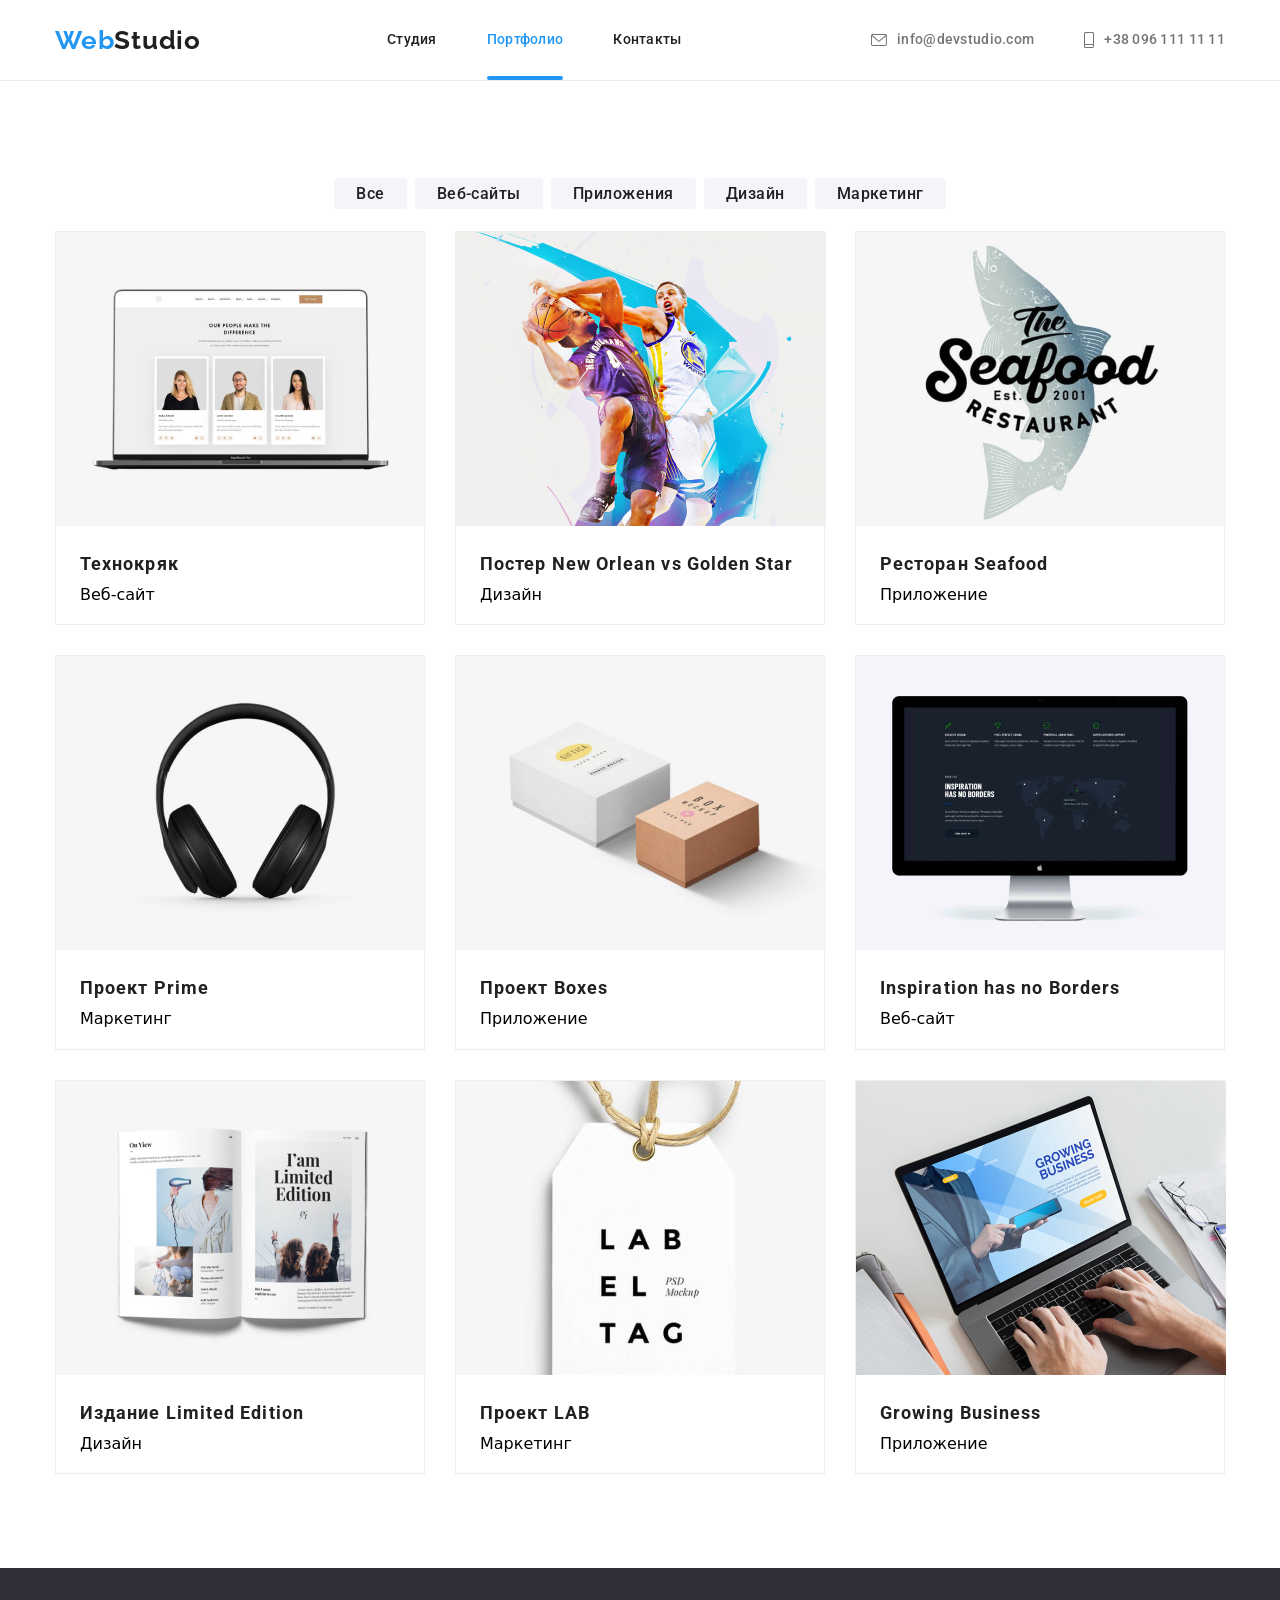
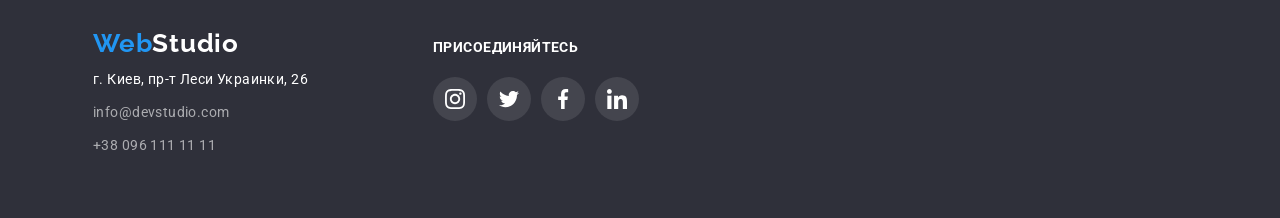
==== portfolio.html @ 9d1ad833 "Add files" ====
<!DOCTYPE html>
<html lang="ru">
<head>
    <meta charset="UTF-8">
    <meta name="viewport" content="width=device-width, initial-scale=1.0">
    <title>Portfolio</title>
    <link href="https://fonts.googleapis.com/css2?family=Raleway:wght@700&family=Roboto:wght@400;500;700;900&display=swap" rel="stylesheet"/>
    <link href="https://cdnjs.cloudflare.com/ajax/libs/modern-normalize/1.0.0/modern-normalize.min.css" rel="stylesheet"/>
    <link href="./css/styles.css" rel="stylesheet"/>
</head>
<body>
    <!-- Шапка сайта (Верхняя линяя) -->
    <header class="header">
        <div class="container header-container">
        <!-- Главный блок навигации -->
        <nav class="site-nav">
            <a href="./index.html" lang="en" class="logo">
                Web<span class="logo-text-header">Studio</span>
            </a>

            <ul class="site-nav-list">
                <li class="site-nav-item">
                    <a href="./index.html" class="link">Студия</a>
                </li>
                <li class="site-nav-item">
                    <a href="./portfolio.html" class="link current">Портфолио</a>
                </li>
                <li class="site-nav-item">
                    <a href="" class="link">Контакты</a>
                </li>
            </ul>
        </nav>
        <!-- Контакты -->
        <div class="contacts">
            <ul class="contacts-list">
                <li class="contacts-list-item">
                    <a href="mailto:info@devstudio.com" class="contacts-list-link">
                        <svg class="envelope">
                            <use href="./images/svg/sprite.svg#icon-envelope">

                            </use>
                        </svg>
                        info@devstudio.com
                    </a>
                </li>
                <li class="contacts-list-item">
                    <a href="tel:+380961111111" class="contacts-list-link">
                        <svg class="mobile">
                            <use href="./images/svg/sprite.svg#icon-mobile">

                            </use>
                        </svg>
                        +38 096 111 11 11
                    </a>
                </li>
            </ul>
        </div>
        </div>
    </header>
    <!-- Основной блок Портфолио -->
    <main>
            <!-- заголовок скроем с помощью css, но секция должна быть озаглавлена -->
        <h1 class="visually-hidden">Портфолио</h1>
        <!-- Список кнопок или ссылок, в зависимости от цели, к кнопкам нужен функционал, можно описать ссылками-->
        <!-- <ul>
            <li>
                <button type="button">Все</button>
            </li>
            <li>
                <button type="button">Веб-сайты</button>
            </li>
            <li>
                <button type="button">Приложения</button>
            </li>
            <li>
                <button type="button">Дизайн</button>
            </li>
            <li>
                <button type="button">Маркетинг</button>
            </li>
        </ul> -->
            <ul class="filter-list">
                <li class="filter-list-item">
                    <a href="" class="filter-list-link">Все</a>
                </li>
                <li class="filter-list-item">
                    <a href="" class="filter-list-link">Веб-сайты</a>
                </li>
                <li class="filter-list-item">
                    <a href="" class="filter-list-link">Приложения</a>
                </li>
                <li class="filter-list-item">
                    <a href="" class="filter-list-link">Дизайн</a>
                </li>
                <li class="filter-list-item">
                    <a href="" class="filter-list-link">Маркетинг</a>
                </li>
            </ul>
        <div class="examples-portfolio container">
            <ul class="examples-list">
                <li class="examples-list-item">
                    <img src="./images/portfolio/img1.jpg" alt="Сайт Технокряк" width="370" height="294">
                    <h2 class="example-head">Технокряк</h2>
                    <p class="example-text">Веб-сайт</p>
                    <p class="examples-overlay">Технокряк это современная площадка распространения коронавируса. Компании используют эту платформу для цифрового шпионажа и атак на защищённые сервера конкурентов.</p>
                </li>
                <li class="examples-list-item">
                    <img src="./images/portfolio/img2.jpg" alt="Постер с баскетболистами" width="370" height="294">
                    <h2 class="example-head">Постер New Orlean vs Golden Star</h2>
                    <p class="example-text">Дизайн</p>
                </li>
                <li class="examples-list-item">
                    <img src="./images/portfolio/img3.jpg" alt="Ресторан Seafood" width="370" height="294">
                    <h2 class="example-head">Ресторан Seafood</h2>
                    <p class="example-text">Приложение</p>
                </li>
                <li class="examples-list-item">
                    <img src="./images/portfolio/img4.jpg" alt="Студийные наушники" width="370" height="294">
                    <h2 class="example-head">Проект Prime</h2>
                    <p class="example-text">Маркетинг</p>
                </li>
                <li class="examples-list-item">
                    <img src="./images/portfolio/img5.jpg" alt="Две коробки" width="370" height="294">
                    <h2 class="example-head">Проект Boxes</h2>
                    <p class="example-text">Приложение</p>
                </li>
                <li class="examples-list-item">
                    <img src="./images/portfolio/img6.jpg" alt="Веб-сайт" width="370" height="294">
                    <h2 class="example-head" lang="en">Inspiration has no Borders</h2>
                    <p class="example-text">Веб-сайт</p>
                </li>
                <li class="examples-list-item">
                    <img src="./images/portfolio/img7.jpg" alt="Журнал" width="370" height="294">
                    <h2 class="example-head" lang="en">Издание Limited Edition</h2>
                    <p class="example-text">Дизайн</p>
                </li>
                <li class="examples-list-item">
                    <img src="./images/portfolio/img8.jpg" alt="Бирка" width="370" height="294">
                    <h2 class="example-head" lang="en">Проект LAB</h2>
                    <p class="example-text">Маркетинг</p>
                </li>
                <li class="examples-list-item">
                    <img src="./images/portfolio/img9.jpg" alt="Ноутбук с открытым приложением" width="370" height="294">
                    <h2 class="example-head" lang="en">Growing Business</h2>
                    <p class="example-text">Приложение</p>
                </li>
            </ul>
        </div>
            
        
    </main>
    <!-- Подвал -->
    <footer class="footer">
        <div class="address-container container">
            <a href="./index.html" lang="en" class="logo">
                Web<span class="logo-text-footer">Studio</span>
            </a>
            <address class="address">
                <ul class="address-list">
                    <li class="address-item">
                        <a href="https://goo.gl/maps/i8ScQQsGPe5ENQTx6" class="map">г. Киев, пр-т Леси Украинки, 26</a>
                    </li>
                    <li class="address-item">
                        <a href="mailto:info@devstudio.com" class="link">info@devstudio.com</a>
                    </li>
                    <li class="address-item">
                        <a href="tel:+380961111111" class="link">+38 096 111 11 11</a>
                    </li>
                </ul>
            </address>
        </div>
        <div class="social-links-container">
            <b>присоединяйтесь</b>
            <ul class="social-list-footer">
                <li class="social-list-item-footer">
                    <a class="social-link-footer" href="https://www.instagram.com/" aria-label="ссылка на Instagram">
                    <svg class="social-svg-footer">
                        <use href="./images/svg/sprite.svg#icon-instagram"></use>
                    </svg>
                    </a>
                </li>
                <li class="social-list-item-footer">
                    <a class="social-link-footer" href="https://twitter.com/?lang=ru" aria-label="ссылка на Twitter">
                    <svg class="social-svg-footer">
                        <use href="./images/svg/sprite.svg#icon-twitter"></use>
                    </svg>
                    </a>
                </li>
                <li class="social-list-item-footer">
                    <a class="social-link-footer" href="https://www.facebook.com/" aria-label="ссылка на Facebook">
                    <svg class="social-svg-footer">
                        <use href="./images/svg/sprite.svg#icon-facebook"></use>
                    </svg>
                    </a>
                </li>
                <li class="social-list-item-footer">
                    <a class="social-link-footer" href="https://www.linkedin.com/" aria-label="ссылка на Linkedin">
                    <svg class="social-svg-footer">
                        <use href="./images/svg/sprite.svg#icon-linkedin"></use>
                    </svg>
                    </a>
                </li>
            </ul>
        </div>
</footer>
</body>
</html>
---- css/styles.css ----
html {
    box-sizing: border-box;
}

*,
*::before,
*::after {
  box-sizing: inherit;
  margin: 0;
  padding: 0;
  outline: 0px;
}

/* ===== Выделим палитру цветов макета ===== */
/* цвет фона шапки #FFFFFF 
цвет фона блоков Герой и Подвал #2F303A 
основной цвет фона #E5E5E5
вторичный цвет фона #F5F4FA 
основной цвет текста #212121 
вторичный цвет текста #757575
цвет акцента #2196F3 */

/* ===== оформление index.html ===== */

:root {
    --accent-color: #2196F3;
    --hero-footer-background-color: #2F303A;
    --primary-text-color: #212121;
    --secondary-text-color: #757575;
    --primary-font-color: #E5E5E5;
    --secondary-font-color: #F5F4FA;
}


.container {
    width: 1200px;
    padding-left: 15px;
    padding-right: 15px;
    margin: 0 auto;
  }

  img {
    display: block;
}

/* ===== Header ===== */

.header {
    display: flex;
    width: 100%;
    border-bottom: 1px solid #ECECEC;
}

.header-container {
    display: flex;
    align-items: center;
}

.site-nav {
    display: flex;
    align-items: center;
}

.site-nav .logo {
    font-family: Raleway, sans-serif;
    font-style: normal;
    font-weight: 700;
    font-size: 26px;
    line-height: 1.19;
    letter-spacing: 0.03em;
    color: var(--accent-color);
}

.logo-text-header {
    color: var(--primary-text-color);
}

.logo:focus {
    color: #212121;
}

.site-nav-list .link {
    display: block;
    padding-top: 32px;
    padding-bottom: 32px;
    text-align: center;
}

.site-nav-list {
    display: flex;
    margin-left: 93px;
    margin-right: auto;
}

.site-nav-item:not(:last-child) {
    margin-right: 50px;
}

.contacts-list li {
    padding-top: 32px;
    padding-bottom: 32px;
    
}

.contacts-list {
    display: flex;
    align-items: center;
}

.contacts-list li + li {
    margin-left: 50px;
}

.contacts {
    display: flex;
    margin-left: auto;
}
/* убираем точки со списков, можно это сделать через селектор тега ul, а можно всем спискам обьявить class="list"(просто подсказка на будущее) */
ul {
    list-style: none;
    padding: 0px;
    margin: 0px;
}

/* убираем нижние подчеркивание ссылок и  */
a {
    text-decoration: none;
}

/* сменим цвет посещенных ссылок */
a:visited {
    color: #212121;
}

.site-nav-list .link {
    font-family: Roboto, sans-serif;
    font-style: normal;
    font-weight: 500;
    font-size: 14px;
    line-height: 1.14;
    letter-spacing: 0.02em;
    color: #212121;
}

.site-nav-list .link:hover,
.site-nav-list .link:focus {
    color: var(--accent-color);
}

.site-nav-list .link.current {
    color: var(--accent-color);
}

.site-nav-item {
    position: relative;
}

.site-nav-list .current::after {
    content: "";
    width: 100%;
    height: 4px;
    background-color: var(--accent-color);
    display: block;
    border-radius: 2px;
    position: absolute;
    bottom: 28px;
    top: 76px;
}

.contacts-list-link {
    display: flex;
    align-items: center;
    font-family: Roboto, sans-serif;
    font-style: normal;
    font-weight: 500;
    font-size: 14px;
    line-height: 1.14;
    letter-spacing: 0.02em;
    color: #757575;

}

.contacts-list-item {
    align-items: center;
}

.envelope {
    width: 16px;
    height: 12px;
    margin-right: 10px;
}

.mobile {
    width: 10px;
    height: 16px;
    margin-right: 10px;
}

.contacts-list-link:hover,
.contacts-list-link:focus {
    color: var(--accent-color);
}

.envelope {
    fill: #757575;
}

.contacts-list-link:hover .envelope,
.contacts-list-link:focus .envelope {
    fill: var(--accent-color);
}

.mobile {
    fill: #757575;
}

.contacts-list-link:hover .mobile,
.contacts-list-link:focus .mobile {
    fill: var(--accent-color);
}

/* ===== Герой ===== */

.hero-section {
    /* background-color: var(--hero-footer-background-color); (old one)*/
    background-image: linear-gradient(rgba(47, 48, 58, 0.4), rgba(47, 48, 58, 0.4)), url(../images/background-img.jpg);
    background-size: 100% 100%;
    box-sizing: border-box;
    left: 0px;
    top: 10px;
    padding: 50px 0;
    min-height: 600px;
    display: flex;
    background-repeat: no-repeat;
}

.hero {
    text-align: center;
    width: 696px;
    margin: auto
}


.main-head {
    font-family: Roboto, sans-serif;
    font-style: normal;
    font-weight: 900;
    font-size: 44px;
    line-height: 1.36;
    text-align: center;
    letter-spacing: 0.06em;
    text-transform: uppercase;
    color: #FFFFFF;
}

.button {
    background-color: var(--accent-color);
    font-family: Roboto, sans-serif;
    font-style: normal;
    font-weight: 700;
    font-size: 16px;
    line-height: 1.87;
    color: #FFFFFF;
    border-radius: 4px;
    padding: 10px 32px;
    box-shadow: 0px 4px 4px rgba(0, 0, 0, 0.15);
    width: 200px;
    text-align: center;
    border: 1px solid transparent;
}

/* ===== Особенности ===== */

/* спрячем заголовок */

.visually-hidden {
    position: absolute !important;
    clip: rect(1px 1px 1px 1px); /* IE6, IE7 */
    clip: rect(1px, 1px, 1px, 1px);
    padding:0 !important;
    border:0 !important;
    height: 1px !important; 
    width: 1px !important; 
    overflow: hidden;
}

.features {
    padding-top: 94px;
}

.features-list li {
    width: 270px;
}

.features-list li:not(:last-child) {
    margin-right: 30px;
}

.features,
.occupation {
    background-color: var(--primary-font-color);
    font-family: Roboto, sans-serif;
}

.features-list .features-list-head {
    font-style: normal;
    font-weight: 700;
    font-size: 14px;
    line-height: 1.14;
    letter-spacing: 0.03em;
    text-transform: uppercase;
    color: var(--primary-text-color);
}

.features-list .features-list-text {
    font-style: normal;
    font-weight: 400;
    font-size: 14px;
    line-height: 1.7;
    letter-spacing: 0.03em;
    color: var(--secondary-text-color);
}

.features-list {
    display: flex;
}

h2 {
    font-family: Roboto, sans-serif;
    font-style: normal;
    font-weight: 700;
    font-size: 36px;
    line-height: 1.16;
    text-align: center;
    letter-spacing: 0.03em;
    color: var(--primary-text-color);
}

.features-list-head {
    margin-bottom: 10px;
}

.attentiveness .features-list-head::before {
    display: block;
    content: "";
    width: 270px;
    height: 120px;
    background-color: #f5f4fa;
    background-image: url(../images/svg/antenna.svg);
    background-repeat: no-repeat;
    background-position: center;
    margin-bottom: 30px;
    border-radius: 4px;
}

.punctuality .features-list-head::before {
    display: block;
    content: "";
    width: 270px;
    height: 120px;
    background-color: #f5f4fa;
    background-image: url(../images/svg/clock.svg);
    background-repeat: no-repeat;
    background-position: center;
    margin-bottom: 30px;
    border-radius: 4px;
}

.planning .features-list-head::before {
    display: block;
    content: "";
    width: 270px;
    height: 120px;
    background-color: #f5f4fa;
    background-image: url(../images/svg/diagram.svg);
    background-repeat: no-repeat;
    background-position: center;
    margin-bottom: 30px;
    border-radius: 4px;
}

.innovation .features-list-head::before{
    display: block;
    content: "";
    width: 270px;
    height: 120px;
    background-color: #f5f4fa;
    background-image: url(../images/svg/astronaut.svg);
    background-repeat: no-repeat;
    background-position: center;
    margin-bottom: 30px;
    border-radius: 4px;
}

/* ===== Occupation ===== */

.occupation {
    padding-top: 94px;
    padding-bottom: 94px;
}

.occupation-list {
    display: flex;
    padding-top: 50px;
}

.occupation-list-item:not(:last-child) {
    margin-right: 30px;
}

.occupation-list-item h3 {
    font-family: Roboto;
    font-style: normal;
    font-weight: 700;
    font-size: 14px;
    line-height: 16px;
    text-align: center;
    letter-spacing: 0.03em;
    text-transform: uppercase;
    color: #FFFFFF; 
    margin-top: 27px;
}

.occupation-list-item {
    position: relative;
}

.occupation-list-item div {
    position: absolute;
    justify-content: center;
    align-items: center;
    width: 370px;
    height: 70px;
    bottom: 0;
    left: 0%;
    background: rgba(47, 48, 58, 0.8);
}



/* ===== Команда ===== */

.team {
    background-color: var(--secondary-font-color);
    padding-top: 94px;
    padding-bottom: 94px;
}

h3 {
    font-family: Roboto, sans-serif;
    font-style: normal;
    font-weight: 500;
    font-size: 16px;
    line-height: 1.18;
    text-align: center;
    letter-spacing: 0.03em;
    color: var(--primary-text-color);
}

.team-text {
    font-family: Roboto, sans-serif;
    font-style: normal;
    font-weight: 400;
    font-size: 16px;
    line-height: 1.18;
    text-align: center;
    letter-spacing: 0.03em;
    color: var(--secondary-text-color);
    padding-top: 10px;
    background-color: white;
}

.team-list {
    display: flex;
    padding-top: 50px;
}

.team-list-item:not(:last-child) {
    margin-right: 30px;
}

.team-head {
    padding-top: 30px;
    background-color: white;
}

.team-list-item {
    box-shadow: 0px 1px 3px rgba(0, 0, 0, 0.12), 0px 1px 1px rgba(0, 0, 0, 0.14), 0px 2px 1px rgba(0, 0, 0, 0.2);
    border-radius: 0px 0px 4px 4px;
    width: 270px;
}

.social-list {
    display: flex;
    background-color: white;
    justify-content: center;
    align-items: center;
    padding: 0px 32px;
    padding-top: 16px;
    padding-bottom: 30px;
}

.social-list-item:not(:last-child) {
    margin-right: 10px;
}

.social-list-item .social-link {
    display: flex;
    width: 44px;
    height: 44px;
    justify-content: center;
    align-items: center;
}

.social-svg {
    width: 20px;
    height: 20px;
    fill: #AFB1B8;
}
    
.social-link:hover,
.social-link:focus {
    background-color: var(--accent-color);
}

.social-link:hover .social-svg,
.social-link:focus .social-svg {
    fill: white;
}

.social-link {
    border-radius: 50%;
}

/* ===== Наши клиенты ====== */

.clients h2 {
    padding-top: 94px;
}

.clients-list {
    display: flex;
    align-items: center;
    justify-content: center;
    flex-wrap: wrap;
    padding-top: 50px;
    padding-bottom: 94px;
}

.clients-list-item:not(:last-child) {
    margin-right: 30px;
}

.clients-link {
    display: flex;
    justify-content: center;
    align-items: center;
    width: 170px;
    height: 90px;
    border: 1px solid #afb1b8;
    border-radius: 4px;
}

.client-svg {
    fill: #AFB1B8;
}

.clients-link:hover .client-svg,
.clients-link:focus .client-svg {
    fill: var(--accent-color);
}

.clients-link:hover,
.clients-link:focus {
    border-color: var(--accent-color);
}

/* ===== Подвал ===== */

footer{
    display: flex;
    flex-direction: row;
    justify-content: flex-start;
    align-items: baseline;
    flex-wrap: wrap;
    padding-top: 60px;
    padding-bottom: 60px;
    background-color: var(--hero-footer-background-color);
    max-height: 252px;
}

.footer {
    display: flex;
    flex-direction: row;
    justify-content: flex-start;
    align-items: baseline;
    flex-wrap: wrap;
    padding-top: 60px;
    padding-bottom: 60px;
    max-height: 252px;
}

.footer .logo-text-footer {
    color: white;
}

.logo {
    font-family: Raleway, sans-serif;
    font-style: normal;
    font-weight: 700;
    font-size: 26px;
    line-height: 1.19;
    letter-spacing: 0.03em;
    margin-right: 93px;
    display: block;
}

.footer .logo {
    color: var(--accent-color);
}

.address-item .map {
    font-family: Roboto, sans-serif;
    font-style: normal;
    font-weight: 400;
    font-size: 14px;
    line-height: 1.7;
    letter-spacing: 0.03em;
    color: #FFFFFF;
}

.address-item .map:focus {
    color: var(--accent-color);
}

.address-item .link {
    font-family: Roboto, sans-serif;
    font-style: normal;
    font-weight: 400;
    font-size: 14px;
    line-height: 1.7;
    letter-spacing: 0.03em;
    color: rgba(255, 255, 255, 0.6);
}

.address-item .link:focus {
    color: var(--accent-color);
}

.address-container {
    display: flex;
    flex-direction: column;
    flex-wrap: wrap;
    padding: 0;
    margin-left: 93px;
    margin-right: 70px;
    max-width: 270px;
}

.map {
    padding-top: 20px;
}

.address-item {
    padding-top: 9px;
}

.social-link-container {
    display: flex;
    flex-direction: column;
    flex-wrap: wrap;
    margin-left: 30px;
    margin-right: 0;
    padding: 0;
    max-width: 270px;
}

.social-links-container b {
    font-family: Roboto;
    font-style: normal;
    font-weight: bold;
    font-size: 14px;
    line-height: 16px;
    letter-spacing: 0.03em;
    text-transform: uppercase;
    color: #FFFFFF;
}

.social-list-item-footer {
    display: flex;
    width: 44px;
    height: 44px;
    border-radius: 50%;
    background-color: rgba(255, 255, 255, 0.1);
    justify-content: center;
    align-items: center;
}

.social-list-item-footer:not(:last-child) {
    margin-right: 10px;
}

.social-list-footer {
    display: flex;
    padding-top: 20px;
}

.social-svg-footer {
    width: 20px;
    height: 20px;
    fill: white;
}

.social-link-footer {
    border-radius: 50%;
    display: flex;
    width: 44px;
    height: 44px;
    justify-content: center;
    align-items: center;
}

.social-link-footer:hover,
.social-link-footer:focus {
    background-color: var(--accent-color);
}

/* ===== portfolio.html ===== */

.examples-list-item h2 {
    text-align: left;
}

.filter-list {
    display: flex;
    flex-wrap: wrap;
    justify-content: center;
    padding-top: 100px;
    padding-bottom: 50px;
    height: 38px;
    border-radius: 4px;
}

.filter-list-item:not(:last-child) {
    margin-right: 8px;
}

.filter-list-link {
    font-family: Roboto, sans-serif;
    font-style: normal;
    font-weight: 500;
    font-size: 16px;
    line-height: 1.62;
    text-align: center;
    letter-spacing: 0.03em;
    color: #212121;
    background: #F5F4FA;
    padding: 6px 22px;
    border-radius: 4px;
}

.filter-list-link:hover,
.filter-list-link:focus {
    background-color: var(--accent-color);
    color: #FFFFFF;
}

.example-head {
    font-family: Roboto, sans-serif;
    font-style: normal;
    font-weight: 700;
    font-size: 18px;
    line-height: 2;
    letter-spacing: 0.06em;
    color: var(--primary-text-color);
    padding-top: 20px;
    padding-left: 24px;
    padding-right: 24px;
}

   .examples-list {
       display: flex;
       flex-wrap: wrap;
       padding-bottom: 94px;
   }

   .examples-list-item {
       width: 370px;
       border: 1px solid #EEEEEE;
   }

   .examples-list-item:not(:nth-child(3n)) {
    margin-right: 30px;
  }

   .examples-list-item:not(:nth-last-child(-n+3)) {
    margin-bottom: 30px;
  }

  .example-text {
      padding-top: 4px;
      padding-bottom: 20px;
      padding-left: 24px;
      padding-right: 24px;
  }

  .examples-overlay {
    position: absolute;
    display: flex;
    top: 50%;
    left: 50%; 
    transform: translate(-50%, -50%); 
    opacity: 0;
  }
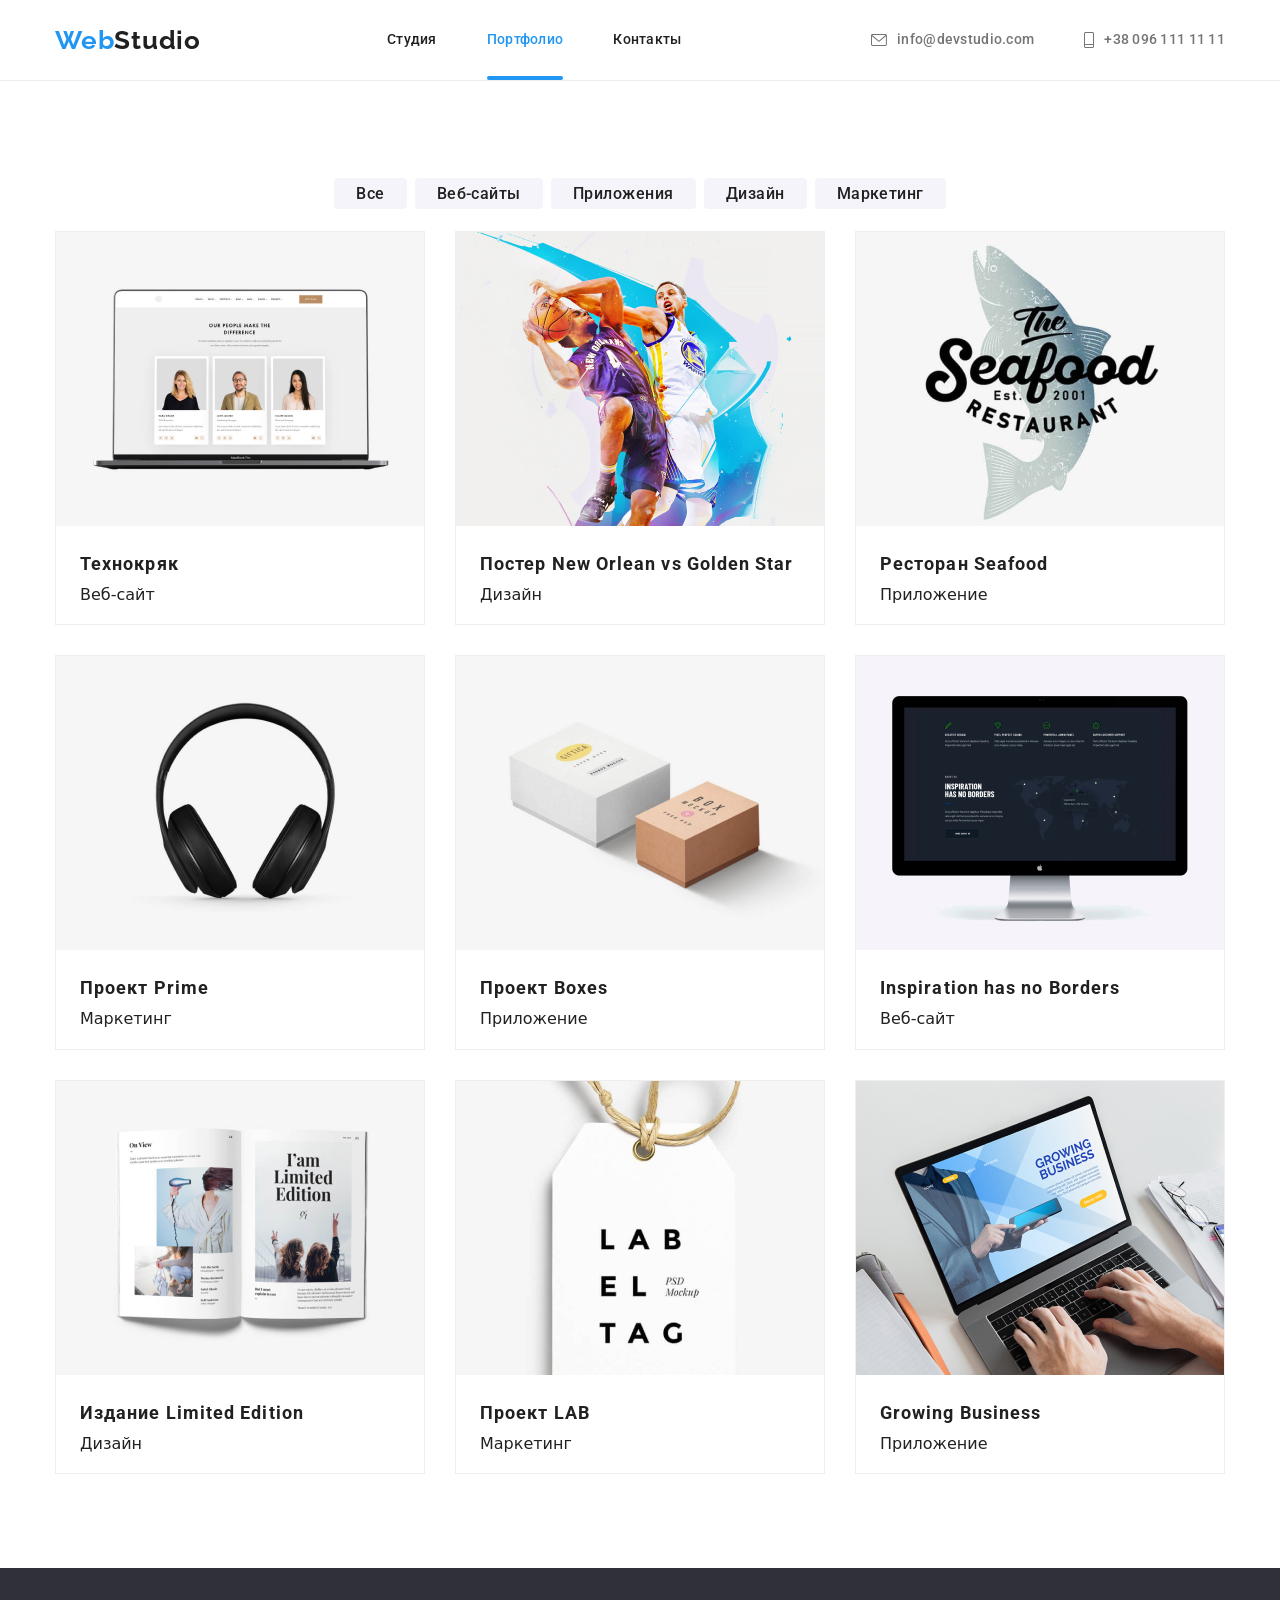
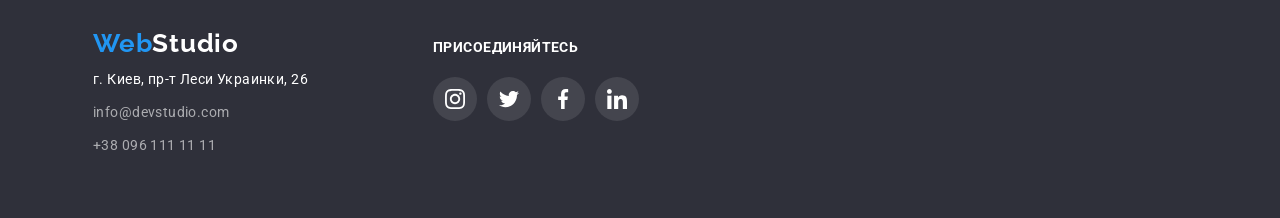
==== commit d2e732d4: "Fixes Fixed Modal window add transition on elements" ====
--- a/portfolio.html
+++ b/portfolio.html
@@ -62,23 +62,6 @@
             <!-- заголовок скроем с помощью css, но секция должна быть озаглавлена -->
         <h1 class="visually-hidden">Портфолио</h1>
         <!-- Список кнопок или ссылок, в зависимости от цели, к кнопкам нужен функционал, можно описать ссылками-->
-        <!-- <ul>
-            <li>
-                <button type="button">Все</button>
-            </li>
-            <li>
-                <button type="button">Веб-сайты</button>
-            </li>
-            <li>
-                <button type="button">Приложения</button>
-            </li>
-            <li>
-                <button type="button">Дизайн</button>
-            </li>
-            <li>
-                <button type="button">Маркетинг</button>
-            </li>
-        </ul> -->
             <ul class="filter-list">
                 <li class="filter-list-item">
                     <a href="" class="filter-list-link">Все</a>
@@ -98,11 +81,10 @@
             </ul>
         <div class="examples-portfolio container">
             <ul class="examples-list">
-                <li class="examples-list-item">
+                <!-- <li class="examples-list-item">
                     <img src="./images/portfolio/img1.jpg" alt="Сайт Технокряк" width="370" height="294">
                     <h2 class="example-head">Технокряк</h2>
                     <p class="example-text">Веб-сайт</p>
-                    <p class="examples-overlay">Технокряк это современная площадка распространения коронавируса. Компании используют эту платформу для цифрового шпионажа и атак на защищённые сервера конкурентов.</p>
                 </li>
                 <li class="examples-list-item">
                     <img src="./images/portfolio/img2.jpg" alt="Постер с баскетболистами" width="370" height="294">
@@ -143,6 +125,114 @@
                     <img src="./images/portfolio/img9.jpg" alt="Ноутбук с открытым приложением" width="370" height="294">
                     <h2 class="example-head" lang="en">Growing Business</h2>
                     <p class="example-text">Приложение</p>
+                </li> -->
+                <li class="examples-list-item">
+                    <a class="example-link" href="" target="_blank">
+                        <div class="example-overlay">
+                            <img src="./images/portfolio/img1.jpg" alt="картинка проекта" width="370" height="294">
+                            <p class="text-overlay">Технокряк это современная площадка распространения коронавируса. Компании используют эту платформу для цифрового шпионажа и атак на защищённые сервера конкурентов.</p>
+                        </div>
+                        <div class="example-info">
+                            <h2 class="example-head">Технокряк</h2>
+                            <p class="example-text">Веб-сайт</p>
+                        </div>
+                    </a>
+                </li>
+                <li class="examples-list-item">
+                    <a class="example-link" href="" target="_blank">
+                        <div class="example-overlay">
+                            <img src="./images/portfolio/img2.jpg" alt="Постер с баскетболистами" width="370" height="294">
+                            <p class="text-overlay">Технокряк это современная площадка распространения коронавируса. Компании используют эту платформу для цифрового шпионажа и атак на защищённые сервера конкурентов.</p>
+                        </div>
+                        <div class="example-info">
+                            <h2 class="example-head">Постер New Orlean vs Golden Star</h2>
+                            <p class="example-text">Дизайн</p>
+                        </div>
+                    </a>
+                </li>
+                <li class="examples-list-item">
+                    <a class="example-link" href="" target="_blank">
+                        <div class="example-overlay">
+                            <img src="./images/portfolio/img3.jpg" alt="Ресторан Seafood" width="370" height="294">
+                            <p class="text-overlay">Технокряк это современная площадка распространения коронавируса. Компании используют эту платформу для цифрового шпионажа и атак на защищённые сервера конкурентов.</p>
+                        </div>
+                        <div class="example-info">
+                            <h2 class="example-head">Ресторан Seafood</h2>
+                            <p class="example-text">Приложение</p>
+                        </div>
+                    </a>
+                </li>
+                <li class="examples-list-item">
+                    <a class="example-link" href="" target="_blank">
+                        <div class="example-overlay">
+                            <img src="./images/portfolio/img4.jpg" alt="Студийные наушники" width="370" height="294">
+                            <p class="text-overlay">Технокряк это современная площадка распространения коронавируса. Компании используют эту платформу для цифрового шпионажа и атак на защищённые сервера конкурентов.</p>
+                        </div>
+                        <div class="example-info">
+                            <h2 class="example-head">Проект Prime</h2>
+                            <p class="example-text">Маркетинг</p>
+                        </div>
+                    </a>
+                </li>
+                <li class="examples-list-item">
+                    <a class="example-link" href="" target="_blank">
+                        <div class="example-overlay">
+                            <img src="./images/portfolio/img5.jpg" alt="Две коробки" width="370" height="294">
+                            <p class="text-overlay">Технокряк это современная площадка распространения коронавируса. Компании используют эту платформу для цифрового шпионажа и атак на защищённые сервера конкурентов.</p>
+                        </div>
+                        <div class="example-info">
+                            <h2 class="example-head">Проект Boxes</h2>
+                            <p class="example-text">Приложение</p>
+                        </div>
+                    </a>
+                </li>
+                <li class="examples-list-item">
+                    <a class="example-link" href="" target="_blank">
+                        <div class="example-overlay">
+                            <img src="./images/portfolio/img6.jpg" alt="Веб-сайт" width="370" height="294">
+                            <p class="text-overlay">Технокряк это современная площадка распространения коронавируса. Компании используют эту платформу для цифрового шпионажа и атак на защищённые сервера конкурентов.</p>
+                        </div>
+                        <div class="example-info">
+                            <h2 class="example-head" lang="en">Inspiration has no Borders</h2>
+                            <p class="example-text">Веб-сайт</p>
+                        </div>
+                    </a>
+                </li>
+                <li class="examples-list-item">
+                    <a class="example-link" href="" target="_blank">
+                        <div class="example-overlay">
+                            <img src="./images/portfolio/img7.jpg" alt="Журнал" width="370" height="294">
+                            <p class="text-overlay">Технокряк это современная площадка распространения коронавируса. Компании используют эту платформу для цифрового шпионажа и атак на защищённые сервера конкурентов.</p>
+                        </div>
+                        <div class="example-info">
+                            <h2 class="example-head" lang="en">Издание Limited Edition</h2>
+                            <p class="example-text">Дизайн</p>
+                        </div>
+                    </a>
+                </li>
+                <li class="examples-list-item">
+                    <a class="example-link" href="" target="_blank">
+                        <div class="example-overlay">
+                            <img src="./images/portfolio/img8.jpg" alt="Бирка" width="370" height="294">
+                            <p class="text-overlay">Технокряк это современная площадка распространения коронавируса. Компании используют эту платформу для цифрового шпионажа и атак на защищённые сервера конкурентов.</p>
+                        </div>
+                        <div class="example-info">
+                            <h2 class="example-head" lang="en">Проект LAB</h2>
+                            <p class="example-text">Маркетинг</p>
+                        </div>
+                    </a>
+                </li>
+                <li class="examples-list-item">
+                    <a class="example-link" href="" target="_blank">
+                        <div class="example-overlay">
+                            <img src="./images/portfolio/img9.jpg" alt="Ноутбук с открытым приложением" width="370" height="294">
+                            <p class="text-overlay">Технокряк это современная площадка распространения коронавируса. Компании используют эту платформу для цифрового шпионажа и атак на защищённые сервера конкурентов.</p>
+                        </div>
+                        <div class="example-info">
+                            <h2 class="example-head" lang="en">Growing Business</h2>
+                            <p class="example-text">Приложение</p>
+                        </div>
+                    </a>
                 </li>
             </ul>
         </div>
--- a/css/styles.css
+++ b/css/styles.css
@@ -84,6 +84,7 @@
     padding-top: 32px;
     padding-bottom: 32px;
     text-align: center;
+    transition: all 250ms cubic-bezier(0.4, 0, 0.2, 1);
 }
 
 .site-nav-list {
@@ -177,7 +178,7 @@
     line-height: 1.14;
     letter-spacing: 0.02em;
     color: #757575;
-
+    transition: all 250ms cubic-bezier(0.4, 0, 0.2, 1);
 }
 
 .contacts-list-item {
@@ -251,9 +252,10 @@
     letter-spacing: 0.06em;
     text-transform: uppercase;
     color: #FFFFFF;
-}
-
-.button {
+    margin-bottom: 30px;
+}
+
+.button-hero {
     background-color: var(--accent-color);
     font-family: Roboto, sans-serif;
     font-style: normal;
@@ -267,6 +269,14 @@
     width: 200px;
     text-align: center;
     border: 1px solid transparent;
+    cursor: pointer;
+    transition: all 250ms cubic-bezier(0.4, 0, 0.2, 1);
+}
+
+.button-hero:focus,
+.button-hero:hover {
+    color: var(--accent-color);
+    background-color: white;
 }
 
 /* ===== Особенности ===== */
@@ -530,6 +540,7 @@
 
 .social-link {
     border-radius: 50%;
+    transition: all 250ms cubic-bezier(0.4, 0, 0.2, 1);
 }
 
 /* ===== Наши клиенты ====== */
@@ -559,6 +570,7 @@
     height: 90px;
     border: 1px solid #afb1b8;
     border-radius: 4px;
+    transition: all 250ms cubic-bezier(0.4, 0, 0.2, 1);
 }
 
 .client-svg {
@@ -694,6 +706,7 @@
     background-color: rgba(255, 255, 255, 0.1);
     justify-content: center;
     align-items: center;
+    transition: all 250ms cubic-bezier(0.4, 0, 0.2, 1);
 }
 
 .social-list-item-footer:not(:last-child) {
@@ -757,6 +770,7 @@
     background: #F5F4FA;
     padding: 6px 22px;
     border-radius: 4px;
+    transition: all 250ms cubic-bezier(0.4, 0, 0.2, 1);
 }
 
 .filter-list-link:hover,
@@ -778,37 +792,115 @@
     padding-right: 24px;
 }
 
-   .examples-list {
+.examples-list {
        display: flex;
        flex-wrap: wrap;
        padding-bottom: 94px;
    }
 
-   .examples-list-item {
+.examples-list-item {
        width: 370px;
        border: 1px solid #EEEEEE;
-   }
-
-   .examples-list-item:not(:nth-child(3n)) {
+}
+
+.examples-list-item:not(:nth-child(3n)) {
     margin-right: 30px;
   }
 
-   .examples-list-item:not(:nth-last-child(-n+3)) {
+.examples-list-item:not(:nth-last-child(-n+3)) {
     margin-bottom: 30px;
   }
 
-  .example-text {
+.example-text {
       padding-top: 4px;
       padding-bottom: 20px;
       padding-left: 24px;
       padding-right: 24px;
   }
 
-  .examples-overlay {
+  .example-overlay {
+    position: relative;
+    overflow: hidden;
+  }
+
+.text-overlay {
+    font-weight: 500;
+    font-size: 18px;
+    line-height: 1.56;
+    letter-spacing: 0.03em;
+    background-color: rgba(33, 150, 243, 0.9);
+    color: white;
+    width: 100%;
+    min-height: 100%;
     position: absolute;
-    display: flex;
+    top: 0;
+    left: 0;
+    padding: 24px 63px;
+    opacity: 0;
+    overflow: hidden;
+    pointer-events: none;
+    transform: translateY(100%);
+    transition: all 250ms cubic-bezier(0.4, 0, 0.2, 1);
+}
+
+.example-link:hover .text-overlay,
+.example-link:focus .text-overlay {
+    opacity: 1;
+    overflow: visible;
+    pointer-events: unset;
+    transform: translate(0);
+    transition: all 250ms cubic-bezier(0.4, 0, 0.2, 1);
+}
+
+.example-link:hover,
+.example-link:focus {
+    box-shadow: 0px 1px 1px rgba(0, 0, 0, 0.12), 0px 4px 4px rgba(0, 0, 0, 0.06), 1px 4px 6px rgba(0, 0, 0, 0.16);
+}
+
+.examples-list-item:hover,
+.examples-list-item:focus {
+    box-shadow: 0px 1px 1px rgba(0, 0, 0, 0.12), 0px 4px 4px rgba(0, 0, 0, 0.06), 1px 4px 6px rgba(0, 0, 0, 0.16);
+}
+
+  /* ===== Modal Window ===== */
+
+.is-hidden {
+    opacity: 0;
+    visibility: hidden;
+    pointer-events: none;
+}
+
+
+.backdrop {
+    position: fixed;
+    top: 0;
+    left: 0;
+    width: 100%;
+    height: 100%;
+    background-color: rgba(0, 0, 0, 0.5);
+}
+
+.backdrop.is-hidden {
+    opacity: 0;
+    pointer-events: none;
+}
+
+.modal {
+    position: absolute;
     top: 50%;
-    left: 50%; 
-    transform: translate(-50%, -50%); 
-    opacity: 0;
-  }+    left: 50%;
+    transform: translate(-50%, -50%);
+    width: 530px;
+    height: 580px;  
+    background-color: white;
+    }
+
+.modal-button {
+    position: absolute;
+    top: 8px;
+    right: 8px;
+    width: 30px;
+    height: 30px;
+    border-radius: 100%;
+    border-color: rgba(0, 0, 0, 0);
+}
